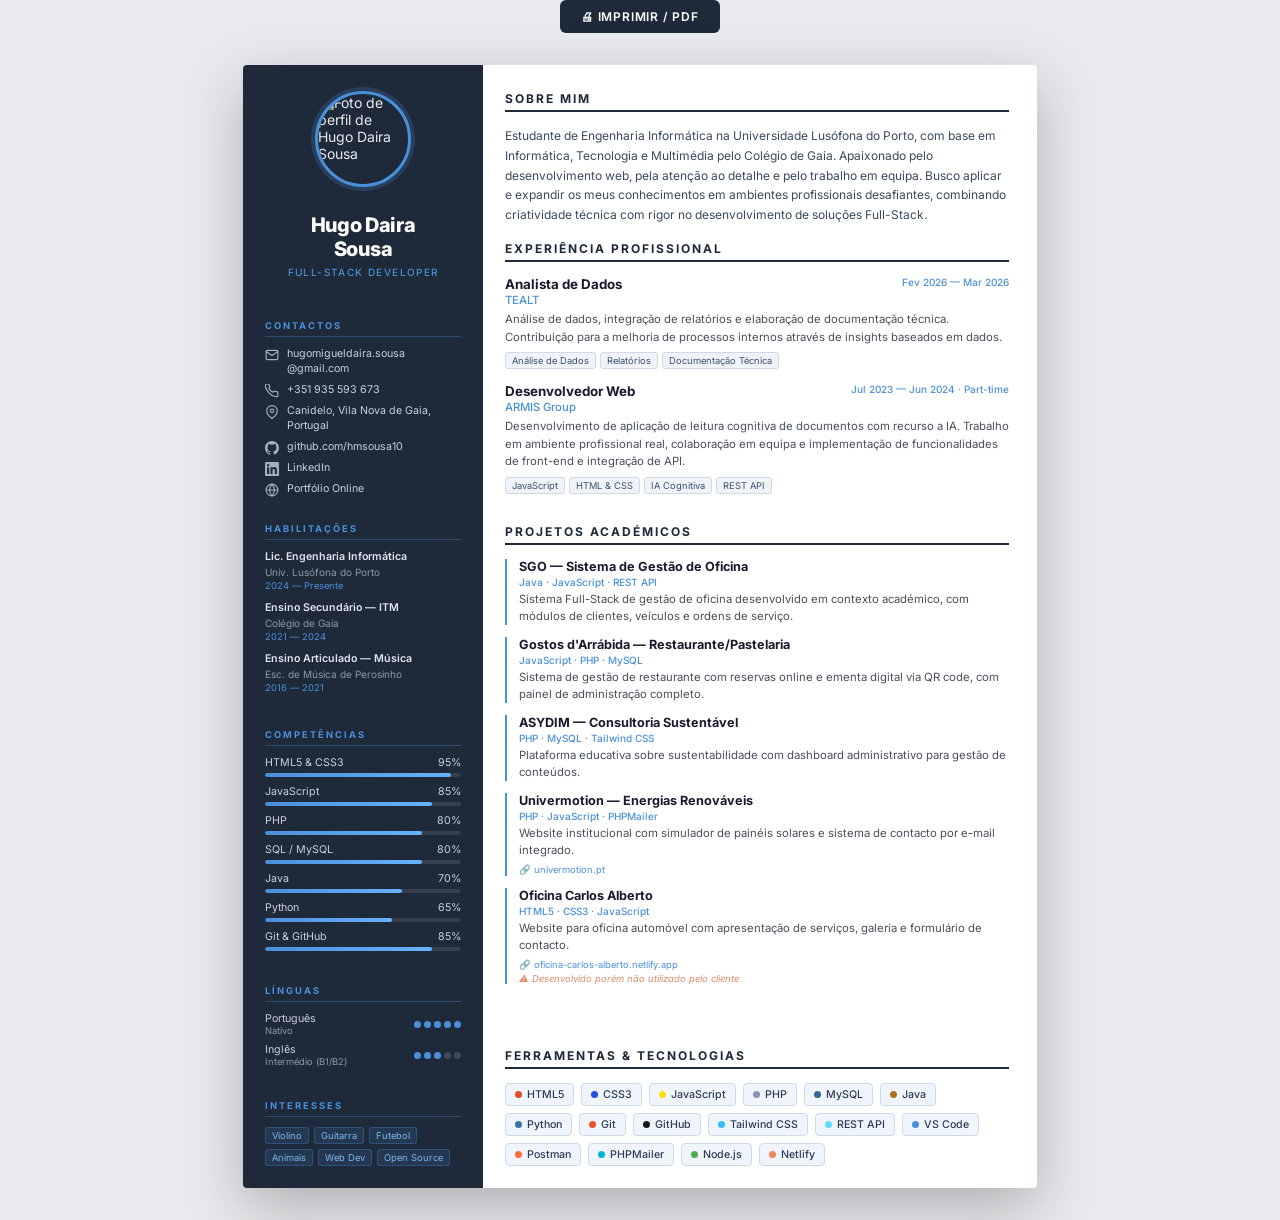
==== csv/csv.html @ c39b492a "feat: add HTML curriculum vitae structure and generated PDF export" ====
<!DOCTYPE html>
<html lang="pt">
<head>
  <meta charset="UTF-8" />
  <meta name="viewport" content="width=device-width, initial-scale=1.0" />
  <title>Hugo Daira Sousa — Curriculum Vitae</title>
  <meta name="description" content="Curriculum Vitae de Hugo Daira Sousa — Full-Stack Developer & Estudante de Engenharia Informática." />
  <link rel="preconnect" href="https://fonts.googleapis.com" />
  <link rel="preconnect" href="https://fonts.gstatic.com" crossorigin />
  <link href="https://fonts.googleapis.com/css2?family=Inter:wght@300;400;500;600;700;800&display=swap" rel="stylesheet" />

  <style>
    /* ──────────────────────────────────────────────
       RESET & BASE
    ────────────────────────────────────────────── */
    *, *::before, *::after { box-sizing: border-box; margin: 0; padding: 0; }

    html, body {
      font-family: 'Inter', sans-serif;
      font-size: 10.5pt;
      background: #e8eaed;
      color: #1a1a2e;
      -webkit-print-color-adjust: exact;
      print-color-adjust: exact;
    }

    /* ── project link ── */
    .project-link {
      display: inline-block;
      font-size: 7pt;
      color: #4a90d9;
      text-decoration: none;
      margin-top: 3px;
      word-break: break-all;
    }
    .project-link:hover { text-decoration: underline; }
    .project-note {
      font-size: 7pt;
      color: #e0896a;
      font-style: italic;
      margin-top: 2px;
    }

    /* ──────────────────────────────────────────────
       PAGE WRAPPER  (A4 proportions, centred)
    ────────────────────────────────────────────── */
    .page {
      display: flex;
      width: 794px;          /* A4 @ 96dpi */
      min-height: 1123px;
      height: 1123px;
      margin: 32px auto;
      box-shadow: 0 20px 60px rgba(0,0,0,.25);
      border-radius: 4px;
      overflow: hidden;
      background: #fff;
    }

    /* ──────────────────────────────────────────────
       LEFT SIDEBAR
    ────────────────────────────────────────────── */
    .sidebar {
      width: 240px;
      flex-shrink: 0;
      background: #1e2a3a;
      color: #e8ecf0;
      display: flex;
      flex-direction: column;
      justify-content: space-between;
      padding: 26px 22px 22px;
      gap: 0;
    }

    /* ── Profile photo ── */
    .profile-photo-wrap {
      display: flex;
      justify-content: center;
      margin-bottom: 14px;
    }
    .profile-photo {
      width: 96px;
      height: 96px;
      border-radius: 50%;
      object-fit: cover;
      border: 3px solid #4a90d9;
      box-shadow: 0 0 0 4px rgba(74,144,217,.2);
    }

    /* ── Name block (sidebar top) ── */
    .sidebar-name {
      text-align: center;
      margin-bottom: 16px;
    }
    .sidebar-name h1 {
      font-size: 15pt;
      font-weight: 800;
      color: #ffffff;
      line-height: 1.2;
      letter-spacing: -.3px;
    }
    .sidebar-name .role {
      font-size: 7.5pt;
      font-weight: 500;
      letter-spacing: 1.4px;
      text-transform: uppercase;
      color: #4a90d9;
      margin-top: 5px;
    }

    /* ── Section heading (sidebar) ── */
    .sb-section {
      margin-top: 14px;
    }
    .sb-section:first-child { margin-top: 0; }

    .sb-heading {
      font-size: 7pt;
      font-weight: 700;
      letter-spacing: 2px;
      text-transform: uppercase;
      color: #4a90d9;
      border-bottom: 1px solid rgba(74,144,217,.35);
      padding-bottom: 5px;
      margin-bottom: 10px;
    }

    /* ── Contact list ── */
    .contact-list { list-style: none; display: flex; flex-direction: column; gap: 6px; }
    .contact-list li {
      display: flex;
      align-items: flex-start;
      gap: 8px;
      font-size: 8pt;
      line-height: 1.4;
      color: #c8d0dc;
    }
    .contact-list li .icon {
      width: 14px;
      flex-shrink: 0;
      margin-top: 1px;
      opacity: .8;
    }
    .contact-list a { color: #c8d0dc; text-decoration: none; }
    .contact-list a:hover { color: #4a90d9; }

    /* ── Skill bars ── */
    .skill-item { margin-bottom: 8px; }
    .skill-label {
      display: flex;
      justify-content: space-between;
      font-size: 8pt;
      color: #c8d0dc;
      margin-bottom: 4px;
    }
    .skill-bar {
      height: 4px;
      background: rgba(255,255,255,.1);
      border-radius: 99px;
      overflow: hidden;
    }
    .skill-fill {
      height: 100%;
      background: linear-gradient(90deg, #4a90d9, #67b3ff);
      border-radius: 99px;
    }

    /* ── Language dots ── */
    .lang-item {
      display: flex;
      justify-content: space-between;
      align-items: center;
      margin-bottom: 7px;
    }
    .lang-name { font-size: 8pt; color: #c8d0dc; }
    .lang-level { font-size: 7pt; color: #8a99ab; }
    .lang-dots { display: flex; gap: 3px; margin-top: 2px; }
    .dot {
      width: 7px; height: 7px;
      border-radius: 50%;
      background: rgba(255,255,255,.15);
    }
    .dot.filled { background: #4a90d9; }

    /* ── Edu sidebar entry ── */
    .edu-item { margin-bottom: 10px; }
    .edu-degree {
      font-size: 8pt;
      font-weight: 600;
      color: #e0e6ef;
      line-height: 1.3;
    }
    .edu-school {
      font-size: 7.5pt;
      color: #8a99ab;
      margin-top: 2px;
    }
    .edu-year {
      font-size: 7pt;
      color: #4a90d9;
      margin-top: 2px;
    }

    /* ── Interests ── */
    .tags { display: flex; flex-wrap: wrap; gap: 5px; margin-top: 2px; }
    .tag {
      font-size: 7pt;
      background: rgba(74,144,217,.15);
      color: #7bb8f0;
      border: 1px solid rgba(74,144,217,.3);
      border-radius: 3px;
      padding: 2px 6px;
    }

    /* ──────────────────────────────────────────────
       MAIN CONTENT
    ────────────────────────────────────────────── */
    .main {
      flex: 1;
      padding: 26px 28px 22px 22px;
      display: flex;
      flex-direction: column;
      gap: 0;
    }

    /* ── Main section wrapper ── */
    .section { margin-bottom: 16px; }

    /* ── Tools grid ── */
    .tools-grid {
      display: flex;
      flex-wrap: wrap;
      gap: 7px;
    }
    .tool-badge {
      display: flex;
      align-items: center;
      gap: 5px;
      font-size: 8pt;
      font-weight: 500;
      color: #2c3e55;
      background: #f0f5fb;
      border: 1px solid #ccdaeb;
      border-radius: 4px;
      padding: 4px 9px;
    }
    .tool-badge .dot-c {
      width: 7px;
      height: 7px;
      border-radius: 50%;
      flex-shrink: 0;
    }

    /* ── Main section heading ── */
    .section-heading {
      font-size: 9pt;
      font-weight: 700;
      letter-spacing: 2px;
      text-transform: uppercase;
      color: #1e2a3a;
      border-bottom: 2px solid #1e2a3a;
      padding-bottom: 4px;
      margin-bottom: 14px;
    }

    /* ── Summary paragraph ── */
    .summary-text {
      font-size: 9pt;
      line-height: 1.65;
      color: #3a4a5c;
    }

    /* ── Experience entry ── */
    .entry { margin-bottom: 14px; }
    .entry-header {
      display: flex;
      justify-content: space-between;
      align-items: flex-start;
    }
    .entry-title {
      font-size: 10pt;
      font-weight: 700;
      color: #1a1a2e;
    }
    .entry-period {
      font-size: 7.5pt;
      font-weight: 500;
      color: #4a90d9;
      white-space: nowrap;
      margin-left: 8px;
    }
    .entry-company {
      font-size: 8.5pt;
      font-weight: 500;
      color: #4a90d9;
      margin-top: 1px;
    }
    .entry-desc {
      font-size: 8.5pt;
      color: #4a4f5c;
      line-height: 1.55;
      margin-top: 4px;
    }
    .entry-tags { margin-top: 6px; display: flex; flex-wrap: wrap; gap: 4px; }
    .entry-tag {
      font-size: 7pt;
      background: #f0f4f9;
      border: 1px solid #d0d9e4;
      color: #3a5070;
      border-radius: 3px;
      padding: 2px 6px;
    }

    /* ── Project entry ── */
    .project-entry { margin-bottom: 12px; padding-left: 12px; border-left: 2px solid #4a90d9; }
    .project-name {
      font-size: 9.5pt;
      font-weight: 700;
      color: #1a1a2e;
    }
    .project-tech {
      font-size: 7.5pt;
      color: #4a90d9;
      font-weight: 500;
      margin-top: 2px;
    }
    .project-desc {
      font-size: 8.5pt;
      color: #4a4f5c;
      line-height: 1.5;
      margin-top: 3px;
    }

    /* ──────────────────────────────────────────────
       PRINT — scale the screen layout into A4
    ────────────────────────────────────────────── */
    @page {
      size: A4 portrait;
      margin: 0;
    }
    @media print {
      html, body {
        background: white;
        margin: 0;
        padding: 0;
      }
      .page {
        margin: 0;
        box-shadow: none;
        border-radius: 0;
        /* 1123 / 1123 = 1.0 — content now fits exactly */
        transform-origin: top left;
        transform: scale(1);
        overflow: hidden;
        page-break-after: avoid;
        page-break-inside: avoid;
      }
    }

    /* ──────────────────────────────────────────────
       PRINT BUTTON (hidden on print)
    ────────────────────────────────────────────── */
    .print-btn {
      display: block;
      width: 160px;
      margin: 0 auto 18px;
      padding: 9px 0;
      background: #1e2a3a;
      color: #fff;
      border: none;
      border-radius: 6px;
      font-family: 'Inter', sans-serif;
      font-size: 9pt;
      font-weight: 600;
      letter-spacing: .8px;
      cursor: pointer;
      text-align: center;
      text-transform: uppercase;
      transition: background .2s;
    }
    .print-btn:hover { background: #2c3e55; }
    @media print { .print-btn { display: none; } }
  </style>
</head>
<body>

  <button class="print-btn" onclick="window.print()">🖨 Imprimir / PDF</button>

  <div class="page">

    <!-- ══════════════════ SIDEBAR ══════════════════ -->
    <aside class="sidebar">

      <!-- Photo -->
      <div class="profile-photo-wrap">
        <img class="profile-photo" src="assets/hugo-profile.jpg" alt="Foto de perfil de Hugo Daira Sousa" />
      </div>

      <!-- Name -->
      <div class="sidebar-name">
        <h1>Hugo Daira<br>Sousa</h1>
        <div class="role">Full-Stack Developer</div>
      </div>

      <!-- Contactos -->
      <div class="sb-section">
        <div class="sb-heading">Contactos</div>
        <ul class="contact-list">
          <li>
            <svg class="icon" viewBox="0 0 24 24" fill="none" stroke="currentColor" stroke-width="2" stroke-linecap="round" stroke-linejoin="round"><path d="M4 4h16c1.1 0 2 .9 2 2v12c0 1.1-.9 2-2 2H4c-1.1 0-2-.9-2-2V6c0-1.1.9-2 2-2z"/><polyline points="22,6 12,13 2,6"/></svg>
            <a href="mailto:hugomigueldaira.sousa@gmail.com">hugomigueldaira.sousa<br>@gmail.com</a>
          </li>
          <li>
            <svg class="icon" viewBox="0 0 24 24" fill="none" stroke="currentColor" stroke-width="2" stroke-linecap="round" stroke-linejoin="round"><path d="M22 16.92v3a2 2 0 01-2.18 2 19.79 19.79 0 01-8.63-3.07A19.5 19.5 0 013.07 9.81 19.79 19.79 0 01.22 1.18 2 2 0 012.18 0h3a2 2 0 012 1.72 12.84 12.84 0 00.7 2.81 2 2 0 01-.45 2.11L6.91 7.91a16 16 0 006.18 6.18l1.27-1.27a2 2 0 012.11-.45 12.84 12.84 0 002.81.7A2 2 0 0122 14.92z"/></svg>
            +351 935 593 673
          </li>
          <li>
            <svg class="icon" viewBox="0 0 24 24" fill="none" stroke="currentColor" stroke-width="2" stroke-linecap="round" stroke-linejoin="round"><path d="M21 10c0 7-9 13-9 13s-9-6-9-13a9 9 0 0118 0z"/><circle cx="12" cy="10" r="3"/></svg>
            Canidelo, Vila Nova de Gaia, Portugal
          </li>
          <li>
            <svg class="icon" viewBox="0 0 24 24" fill="currentColor"><path d="M12 0C5.37 0 0 5.37 0 12c0 5.3 3.44 9.8 8.2 11.38.6.1.82-.26.82-.58 0-.28-.01-1.02-.01-2-3.34.72-4.04-1.61-4.04-1.61-.54-1.37-1.33-1.73-1.33-1.73-1.09-.74.08-.73.08-.73 1.2.08 1.83 1.24 1.83 1.24 1.07 1.83 2.8 1.3 3.48.99.11-.78.42-1.3.76-1.6-2.67-.3-5.47-1.33-5.47-5.93 0-1.31.47-2.38 1.24-3.22-.12-.3-.54-1.52.12-3.18 0 0 1.01-.32 3.3 1.23a11.5 11.5 0 013-.4c1.02.005 2.04.14 3 .4 2.28-1.55 3.29-1.23 3.29-1.23.66 1.66.24 2.88.12 3.18.77.84 1.24 1.91 1.24 3.22 0 4.61-2.81 5.63-5.48 5.92.43.37.81 1.1.81 2.22 0 1.6-.01 2.9-.01 3.29 0 .32.21.69.82.57C20.56 21.79 24 17.3 24 12c0-6.63-5.37-12-12-12z"/></svg>
            <a href="https://github.com/hmsousa10" target="_blank">github.com/hmsousa10</a>
          </li>
          <li>
            <svg class="icon" viewBox="0 0 24 24" fill="currentColor"><path d="M20.447 20.452h-3.554v-5.569c0-1.328-.027-3.037-1.852-3.037-1.853 0-2.136 1.445-2.136 2.939v5.667H9.351V9h3.414v1.561h.046c.477-.9 1.637-1.85 3.37-1.85 3.601 0 4.267 2.37 4.267 5.455v6.286zM5.337 7.433a2.062 2.062 0 01-2.063-2.065 2.064 2.064 0 112.063 2.065zm1.782 13.019H3.555V9h3.564v11.452zM22.225 0H1.771C.792 0 0 .774 0 1.729v20.542C0 23.227.792 24 1.771 24h20.451C23.2 24 24 23.227 24 22.271V1.729C24 .774 23.2 0 22.222 0h.003z"/></svg>
            <a href="https://linkedin.com/in/hugo-miguel-daira-sousa-99815a266/" target="_blank">LinkedIn</a>
          </li>
          <li>
            <svg class="icon" viewBox="0 0 24 24" fill="none" stroke="currentColor" stroke-width="2" stroke-linecap="round" stroke-linejoin="round"><circle cx="12" cy="12" r="10"/><line x1="2" y1="12" x2="22" y2="12"/><path d="M12 2a15.3 15.3 0 014 10 15.3 15.3 0 01-4 10 15.3 15.3 0 01-4-10 15.3 15.3 0 014-10z"/></svg>
            <a href="https://hugo-daira-sousa-portefolio.netlify.app/" target="_blank">Portfólio Online</a>
          </li>
        </ul>
      </div>

      <!-- Habilitações -->
      <div class="sb-section">
        <div class="sb-heading">Habilitações</div>
        <div class="edu-item">
          <div class="edu-degree">Lic. Engenharia Informática</div>
          <div class="edu-school">Univ. Lusófona do Porto</div>
          <div class="edu-year">2024 — Presente</div>
        </div>
        <div class="edu-item">
          <div class="edu-degree">Ensino Secundário — ITM</div>
          <div class="edu-school">Colégio de Gaia</div>
          <div class="edu-year">2021 — 2024</div>
        </div>
        <div class="edu-item">
          <div class="edu-degree">Ensino Articulado — Música</div>
          <div class="edu-school">Esc. de Música de Perosinho</div>
          <div class="edu-year">2016 — 2021</div>
        </div>
      </div>

      <!-- Competências -->
      <div class="sb-section">
        <div class="sb-heading">Competências</div>
        <div class="skill-item">
          <div class="skill-label"><span>HTML5 &amp; CSS3</span><span>95%</span></div>
          <div class="skill-bar"><div class="skill-fill" style="width:95%"></div></div>
        </div>
        <div class="skill-item">
          <div class="skill-label"><span>JavaScript</span><span>85%</span></div>
          <div class="skill-bar"><div class="skill-fill" style="width:85%"></div></div>
        </div>
        <div class="skill-item">
          <div class="skill-label"><span>PHP</span><span>80%</span></div>
          <div class="skill-bar"><div class="skill-fill" style="width:80%"></div></div>
        </div>
        <div class="skill-item">
          <div class="skill-label"><span>SQL / MySQL</span><span>80%</span></div>
          <div class="skill-bar"><div class="skill-fill" style="width:80%"></div></div>
        </div>
        <div class="skill-item">
          <div class="skill-label"><span>Java</span><span>70%</span></div>
          <div class="skill-bar"><div class="skill-fill" style="width:70%"></div></div>
        </div>
        <div class="skill-item">
          <div class="skill-label"><span>Python</span><span>65%</span></div>
          <div class="skill-bar"><div class="skill-fill" style="width:65%"></div></div>
        </div>
        <div class="skill-item">
          <div class="skill-label"><span>Git &amp; GitHub</span><span>85%</span></div>
          <div class="skill-bar"><div class="skill-fill" style="width:85%"></div></div>
        </div>
      </div>

      <!-- Línguas -->
      <div class="sb-section">
        <div class="sb-heading">Línguas</div>
        <div class="lang-item">
          <div>
            <div class="lang-name">Português</div>
            <div class="lang-level">Nativo</div>
          </div>
          <div class="lang-dots">
            <div class="dot filled"></div><div class="dot filled"></div><div class="dot filled"></div><div class="dot filled"></div><div class="dot filled"></div>
          </div>
        </div>
        <div class="lang-item">
          <div>
            <div class="lang-name">Inglês</div>
            <div class="lang-level">Intermédio (B1/B2)</div>
          </div>
          <div class="lang-dots">
            <div class="dot filled"></div><div class="dot filled"></div><div class="dot filled"></div><div class="dot"></div><div class="dot"></div>
          </div>
        </div>
      </div>

      <!-- Interesses -->
      <div class="sb-section">
        <div class="sb-heading">Interesses</div>
        <div class="tags">
          <span class="tag">Violino</span>
          <span class="tag">Guitarra</span>
          <span class="tag">Futebol</span>
          <span class="tag">Animais</span>
          <span class="tag">Web Dev</span>
          <span class="tag">Open Source</span>
        </div>
      </div>

    </aside>

    <!-- ══════════════════ MAIN ══════════════════ -->
    <main class="main">

      <!-- Sobre Mim -->
      <section class="section">
        <div class="section-heading">Sobre Mim</div>
        <p class="summary-text">
          Estudante de Engenharia Informática na Universidade Lusófona do Porto, com base em Informática, Tecnologia e Multimédia pelo Colégio de Gaia. Apaixonado pelo desenvolvimento web, pela atenção ao detalhe e pelo trabalho em equipa. Busco aplicar e expandir os meus conhecimentos em ambientes profissionais desafiantes, combinando criatividade técnica com rigor no desenvolvimento de soluções Full-Stack.
        </p>
      </section>

      <!-- Experiência -->
      <section class="section">
        <div class="section-heading">Experiência Profissional</div>

        <div class="entry">
          <div class="entry-header">
            <div class="entry-title">Analista de Dados</div>
            <div class="entry-period">Fev 2026 — Mar 2026</div>
          </div>
          <div class="entry-company">TEALT</div>
          <div class="entry-desc">
            Análise de dados, integração de relatórios e elaboração de documentação técnica. Contribuição para a melhoria de processos internos através de insights baseados em dados.
          </div>
          <div class="entry-tags">
            <span class="entry-tag">Análise de Dados</span>
            <span class="entry-tag">Relatórios</span>
            <span class="entry-tag">Documentação Técnica</span>
          </div>
        </div>

        <div class="entry">
          <div class="entry-header">
            <div class="entry-title">Desenvolvedor Web</div>
            <div class="entry-period">Jul 2023 — Jun 2024 · Part-time</div>
          </div>
          <div class="entry-company">ARMIS Group</div>
          <div class="entry-desc">
            Desenvolvimento de aplicação de leitura cognitiva de documentos com recurso a IA. Trabalho em ambiente profissional real, colaboração em equipa e implementação de funcionalidades de front-end e integração de API.
          </div>
          <div class="entry-tags">
            <span class="entry-tag">JavaScript</span>
            <span class="entry-tag">HTML &amp; CSS</span>
            <span class="entry-tag">IA Cognitiva</span>
            <span class="entry-tag">REST API</span>
          </div>
        </div>
      </section>

      <!-- Projetos -->
      <section class="section" style="flex:1;display:flex;flex-direction:column;">
        <div class="section-heading">Projetos Académicos</div>

        <div class="project-entry">
          <div class="project-name">SGO — Sistema de Gestão de Oficina</div>
          <div class="project-tech">Java · JavaScript · REST API</div>
          <div class="project-desc">Sistema Full-Stack de gestão de oficina desenvolvido em contexto académico, com módulos de clientes, veículos e ordens de serviço.</div>
        </div>

        <div class="project-entry">
          <div class="project-name">Gostos d'Arrábida — Restaurante/Pastelaria</div>
          <div class="project-tech">JavaScript · PHP · MySQL</div>
          <div class="project-desc">Sistema de gestão de restaurante com reservas online e ementa digital via QR code, com painel de administração completo.</div>
        </div>

        <div class="project-entry">
          <div class="project-name">ASYDIM — Consultoria Sustentável</div>
          <div class="project-tech">PHP · MySQL · Tailwind CSS</div>
          <div class="project-desc">Plataforma educativa sobre sustentabilidade com dashboard administrativo para gestão de conteúdos.</div>
        </div>

        <div class="project-entry">
          <div class="project-name">Univermotion — Energias Renováveis</div>
          <div class="project-tech">PHP · JavaScript · PHPMailer</div>
          <div class="project-desc">Website institucional com simulador de painéis solares e sistema de contacto por e-mail integrado.</div>
          <a class="project-link" href="https://univermotion.pt/" target="_blank">🔗 univermotion.pt</a>
        </div>

        <div class="project-entry">
          <div class="project-name">Oficina Carlos Alberto</div>
          <div class="project-tech">HTML5 · CSS3 · JavaScript</div>
          <div class="project-desc">Website para oficina automóvel com apresentação de serviços, galeria e formulário de contacto.</div>
          <a class="project-link" href="https://oficina-carlos-alberto.netlify.app/" target="_blank">🔗 oficina-carlos-alberto.netlify.app</a>
          <div class="project-note">⚠ Desenvolvido porém não utilizado pelo cliente</div>
        </div>
      </section>

      <!-- Ferramentas & Tecnologias -->
      <section class="section" style="margin-bottom:0;">
        <div class="section-heading">Ferramentas &amp; Tecnologias</div>
        <div class="tools-grid">
          <span class="tool-badge"><span class="dot-c" style="background:#e34c26"></span>HTML5</span>
          <span class="tool-badge"><span class="dot-c" style="background:#264de4"></span>CSS3</span>
          <span class="tool-badge"><span class="dot-c" style="background:#f7df1e"></span>JavaScript</span>
          <span class="tool-badge"><span class="dot-c" style="background:#8993be"></span>PHP</span>
          <span class="tool-badge"><span class="dot-c" style="background:#336791"></span>MySQL</span>
          <span class="tool-badge"><span class="dot-c" style="background:#b07219"></span>Java</span>
          <span class="tool-badge"><span class="dot-c" style="background:#3776ab"></span>Python</span>
          <span class="tool-badge"><span class="dot-c" style="background:#f05032"></span>Git</span>
          <span class="tool-badge"><span class="dot-c" style="background:#181717"></span>GitHub</span>
          <span class="tool-badge"><span class="dot-c" style="background:#38bdf8"></span>Tailwind CSS</span>
          <span class="tool-badge"><span class="dot-c" style="background:#61dafb"></span>REST API</span>
          <span class="tool-badge"><span class="dot-c" style="background:#4a90d9"></span>VS Code</span>
          <span class="tool-badge"><span class="dot-c" style="background:#ff6c37"></span>Postman</span>
          <span class="tool-badge"><span class="dot-c" style="background:#00b4d8"></span>PHPMailer</span>
          <span class="tool-badge"><span class="dot-c" style="background:#4caf50"></span>Node.js</span>
          <span class="tool-badge"><span class="dot-c" style="background:#f4845f"></span>Netlify</span>
        </div>
      </section>

    </main>
  </div>

</body>
</html>
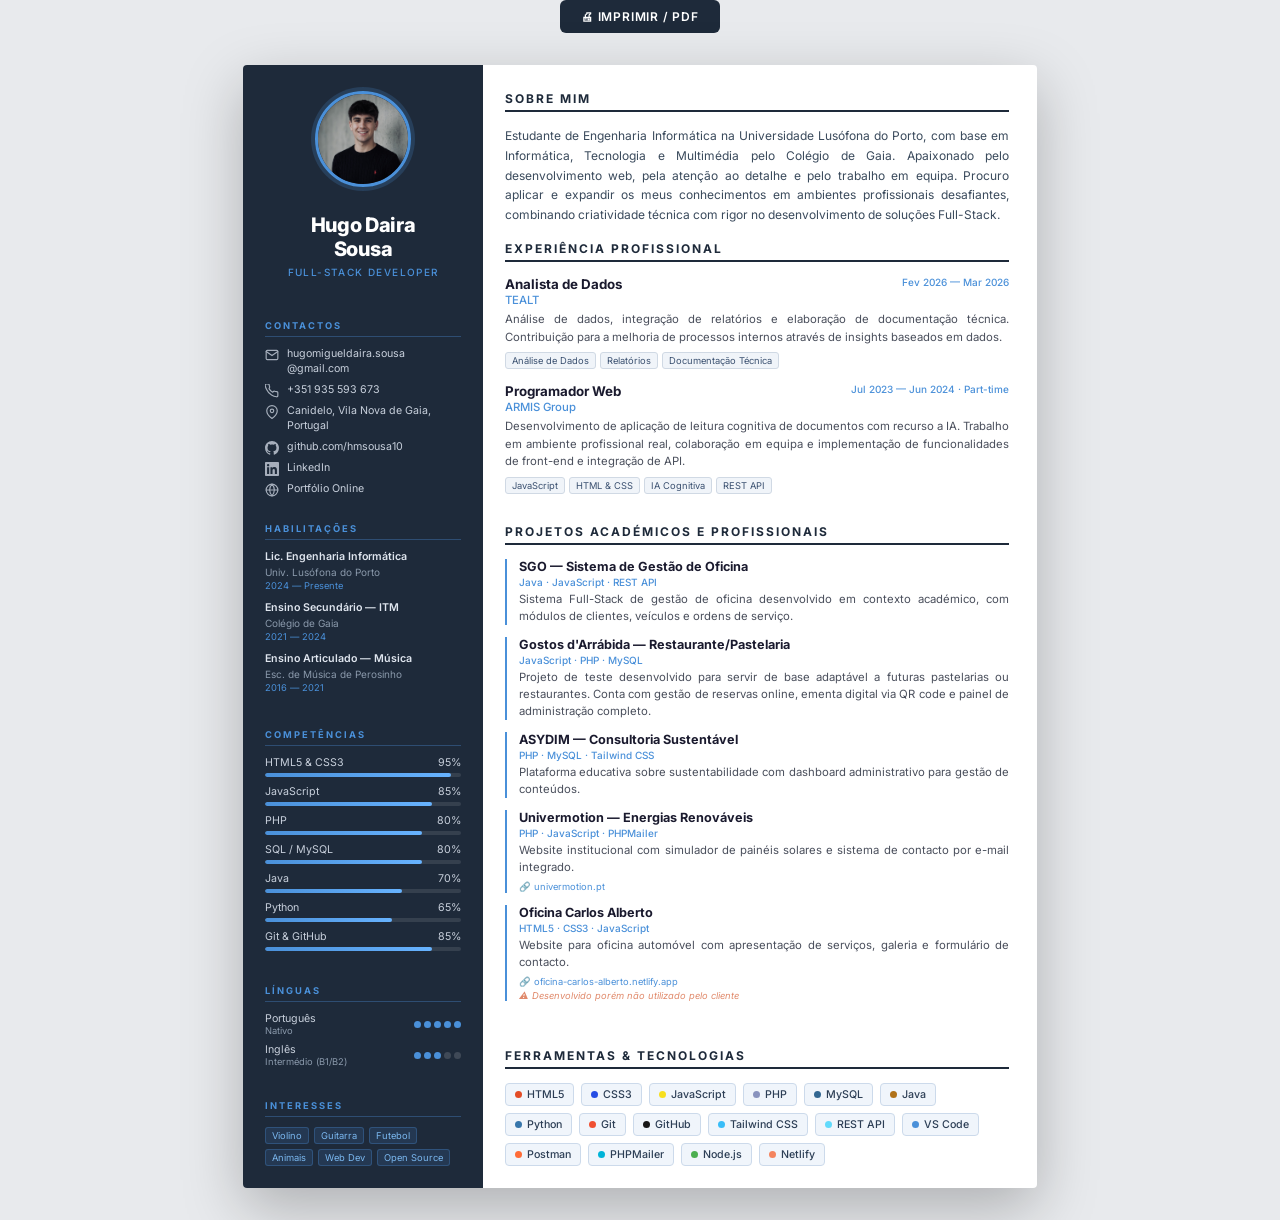
==== commit cf204804: "feat: create HTML CV template and exported PDF version" ====
--- a/csv/csv.html
+++ b/csv/csv.html
@@ -267,6 +267,7 @@
       font-size: 9pt;
       line-height: 1.65;
       color: #3a4a5c;
+      text-align: justify;
     }
 
     /* ── Experience entry ── */
@@ -299,6 +300,7 @@
       color: #4a4f5c;
       line-height: 1.55;
       margin-top: 4px;
+      text-align: justify;
     }
     .entry-tags { margin-top: 6px; display: flex; flex-wrap: wrap; gap: 4px; }
     .entry-tag {
@@ -328,6 +330,7 @@
       color: #4a4f5c;
       line-height: 1.5;
       margin-top: 3px;
+      text-align: justify;
     }
 
     /* ──────────────────────────────────────────────
@@ -392,7 +395,7 @@
 
       <!-- Photo -->
       <div class="profile-photo-wrap">
-        <img class="profile-photo" src="assets/hugo-profile.jpg" alt="Foto de perfil de Hugo Daira Sousa" />
+        <img class="profile-photo" src="../assets/hugo-profile.jpg" alt="Foto de perfil de Hugo Daira Sousa" />
       </div>
 
       <!-- Name -->
@@ -530,7 +533,7 @@
       <section class="section">
         <div class="section-heading">Sobre Mim</div>
         <p class="summary-text">
-          Estudante de Engenharia Informática na Universidade Lusófona do Porto, com base em Informática, Tecnologia e Multimédia pelo Colégio de Gaia. Apaixonado pelo desenvolvimento web, pela atenção ao detalhe e pelo trabalho em equipa. Busco aplicar e expandir os meus conhecimentos em ambientes profissionais desafiantes, combinando criatividade técnica com rigor no desenvolvimento de soluções Full-Stack.
+          Estudante de Engenharia Informática na Universidade Lusófona do Porto, com base em Informática, Tecnologia e Multimédia pelo Colégio de Gaia. Apaixonado pelo desenvolvimento web, pela atenção ao detalhe e pelo trabalho em equipa. Procuro aplicar e expandir os meus conhecimentos em ambientes profissionais desafiantes, combinando criatividade técnica com rigor no desenvolvimento de soluções Full-Stack.
         </p>
       </section>
 
@@ -556,7 +559,7 @@
 
         <div class="entry">
           <div class="entry-header">
-            <div class="entry-title">Desenvolvedor Web</div>
+            <div class="entry-title">Programador Web</div>
             <div class="entry-period">Jul 2023 — Jun 2024 · Part-time</div>
           </div>
           <div class="entry-company">ARMIS Group</div>
@@ -574,7 +577,7 @@
 
       <!-- Projetos -->
       <section class="section" style="flex:1;display:flex;flex-direction:column;">
-        <div class="section-heading">Projetos Académicos</div>
+        <div class="section-heading">Projetos Académicos e Profissionais</div>
 
         <div class="project-entry">
           <div class="project-name">SGO — Sistema de Gestão de Oficina</div>
@@ -585,7 +588,7 @@
         <div class="project-entry">
           <div class="project-name">Gostos d'Arrábida — Restaurante/Pastelaria</div>
           <div class="project-tech">JavaScript · PHP · MySQL</div>
-          <div class="project-desc">Sistema de gestão de restaurante com reservas online e ementa digital via QR code, com painel de administração completo.</div>
+          <div class="project-desc">Projeto de teste desenvolvido para servir de base adaptável a futuras pastelarias ou restaurantes. Conta com gestão de reservas online, ementa digital via QR code e painel de administração completo.</div>
         </div>
 
         <div class="project-entry">
